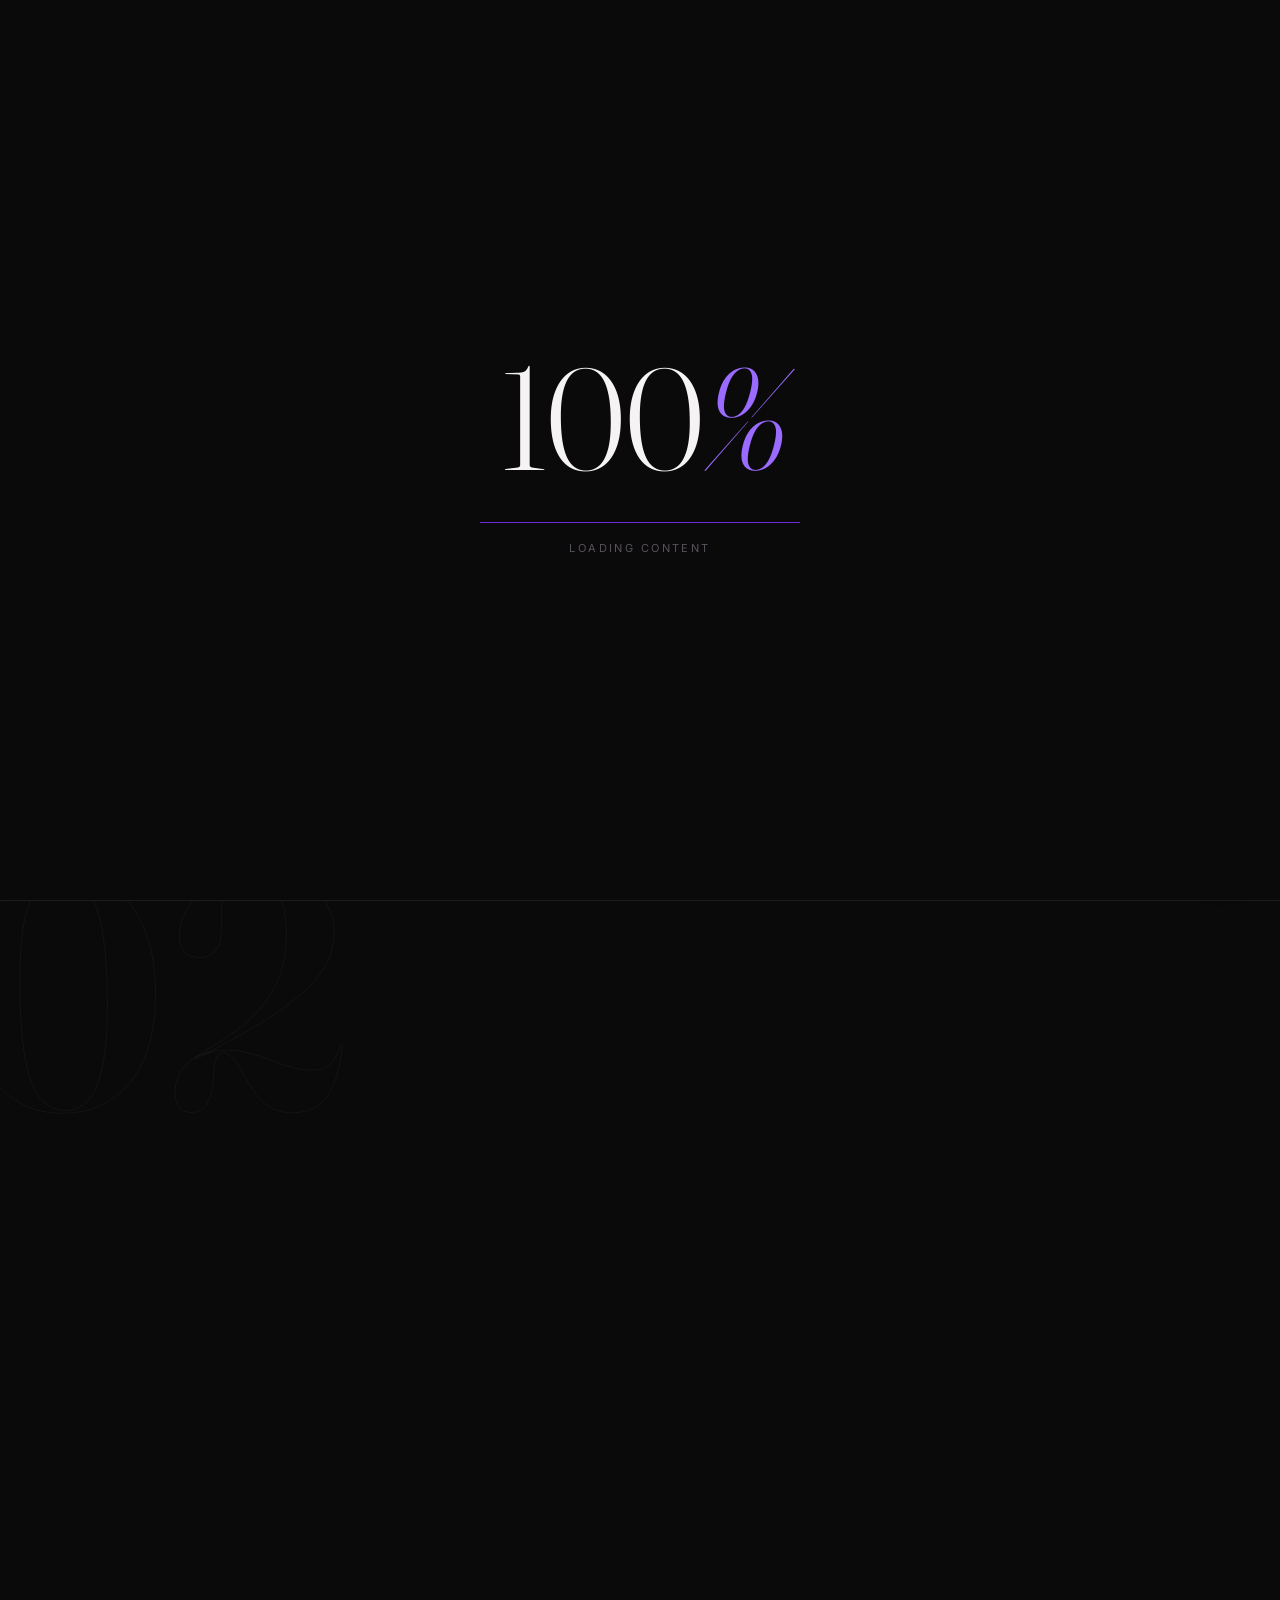
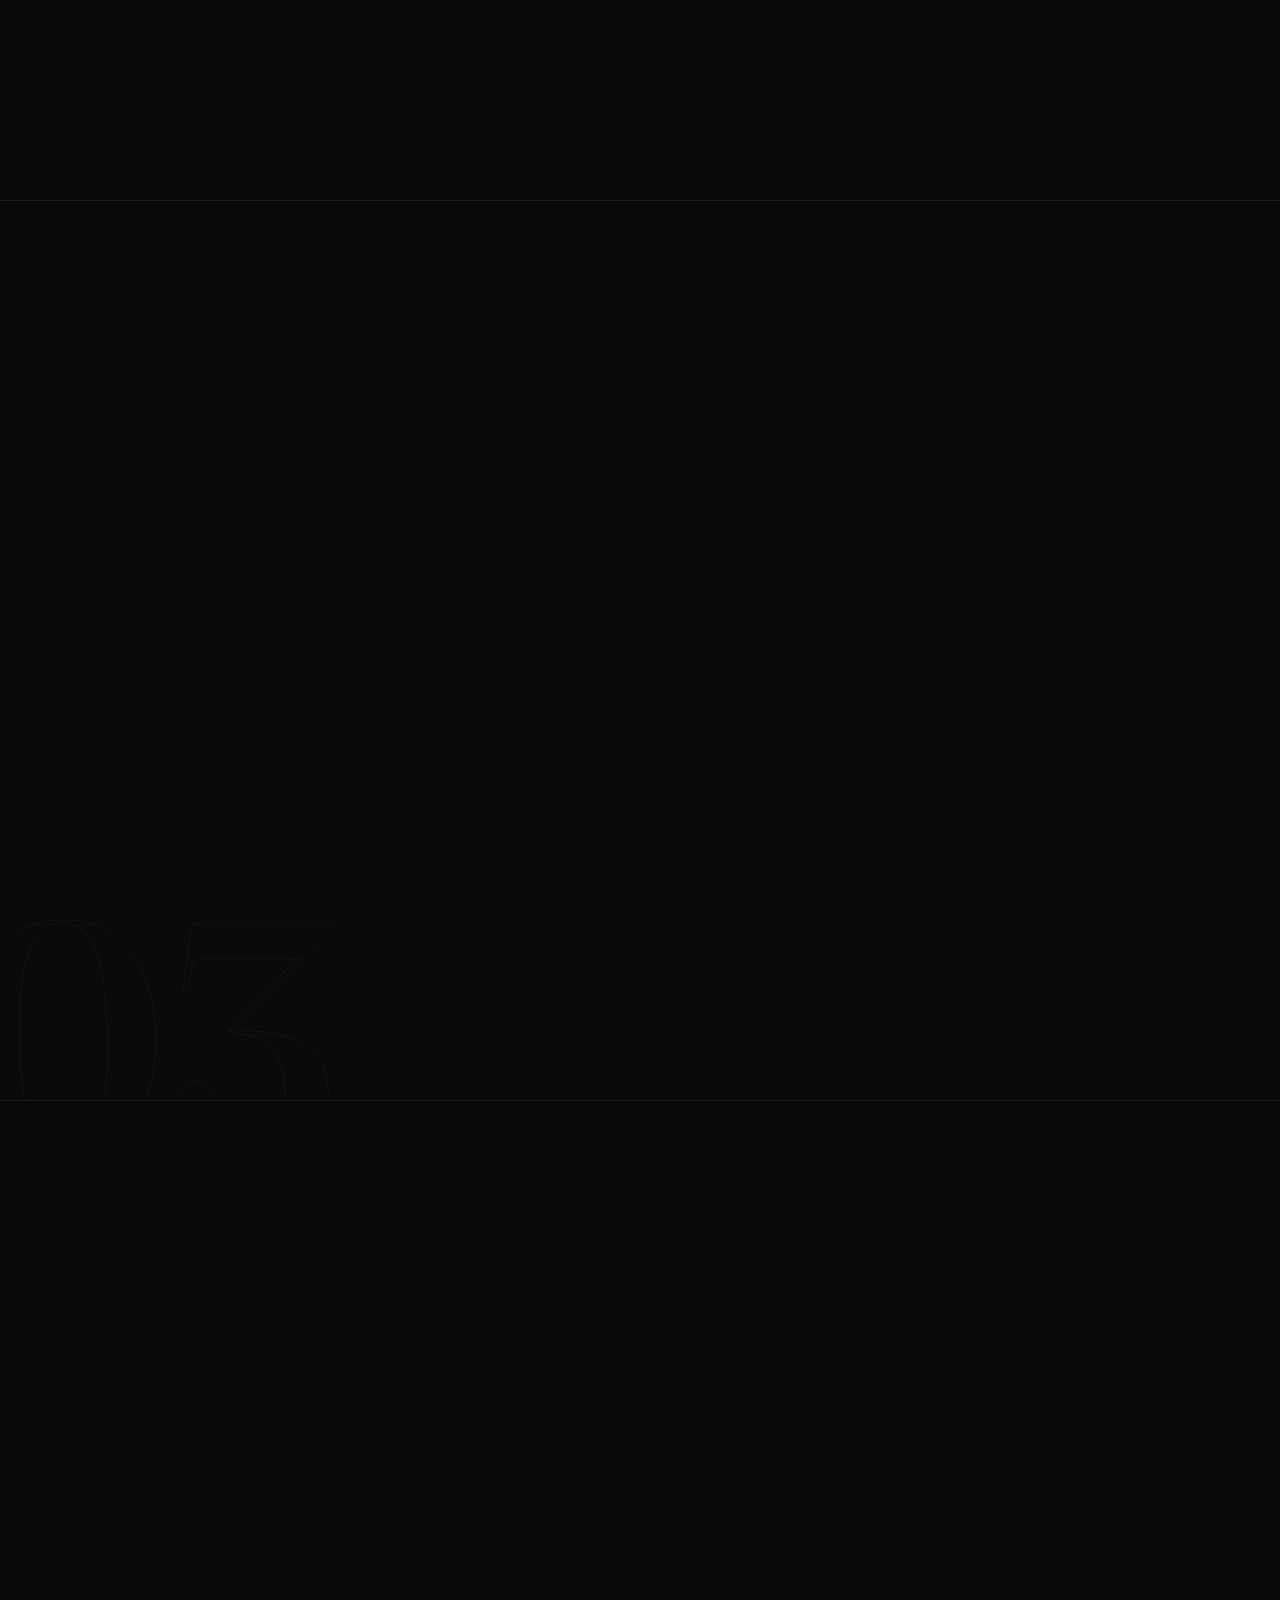
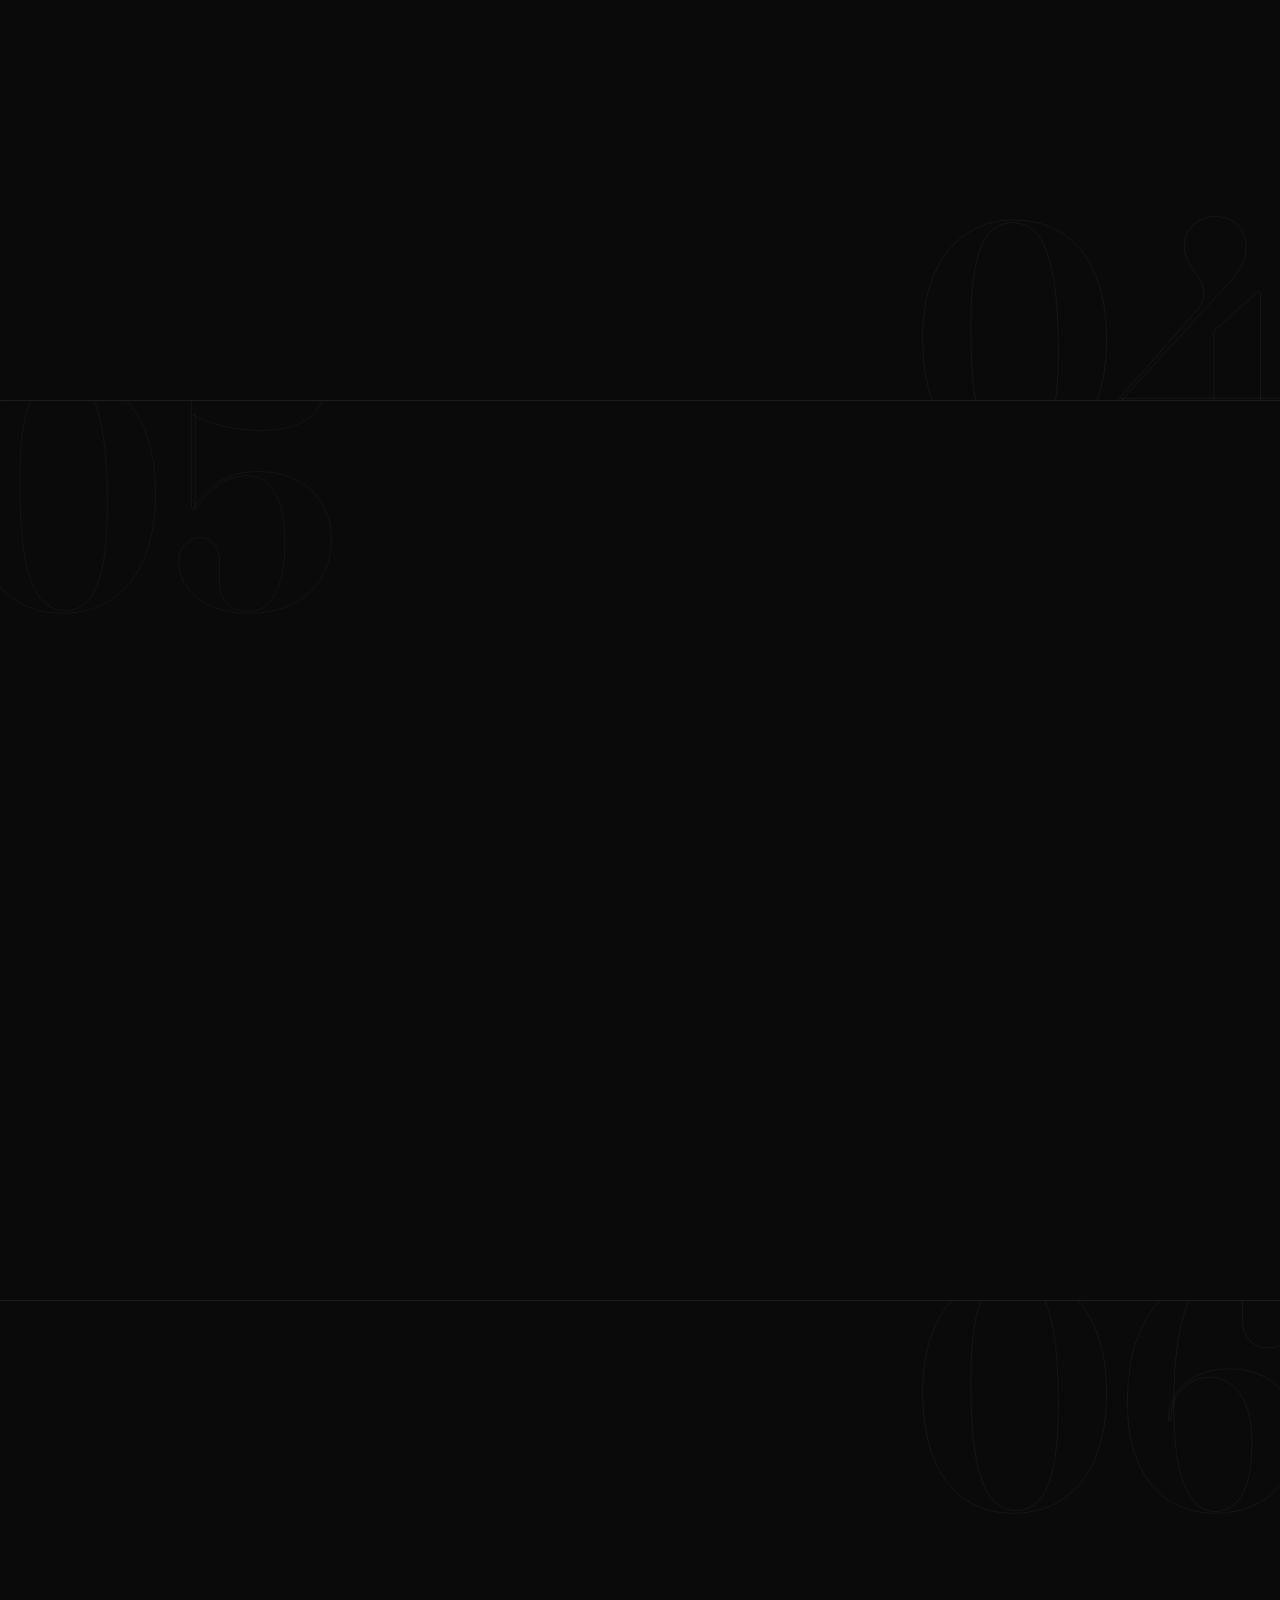
==== index.html @ e3261a18 "Hubtown marketing site — static build for GitHub Pages Five-page static site: scroll-driven video ho" ====
<!DOCTYPE html>
<html lang="en">
<head>
<meta charset="utf-8">
<meta name="viewport" content="width=device-width, initial-scale=1">
<title>Hubtown — We build the future of real estate</title>
<meta name="description" content="Four decades of shaping skylines across India — residential, commercial and civic landmarks designed to outlast the moment they were built in.">
<link rel="preconnect" href="https://fonts.googleapis.com">
<link rel="preconnect" href="https://fonts.gstatic.com" crossorigin>
<link href="https://fonts.googleapis.com/css2?family=Fraunces:ital,opsz,wght@0,9..144,300..600;1,9..144,300..600&family=Inter:wght@400;500;600&display=swap" rel="stylesheet">
<link rel="stylesheet" href="assets/base.css">
<link rel="stylesheet" href="assets/home.css">
</head>
<body>

<!-- LOADER -->
<div class="loader" id="loader">
  <div class="loader__pct"><span id="loadPct">0</span><span class="loader__sign">%</span></div>
  <div class="loader__track"><div class="loader__bar" id="loadBar"></div></div>
  <div class="loader__caption">Loading content</div>
</div>

<!-- SCROLL-SCRUBBED BACKGROUND VIDEO -->
<video class="bg-video" id="bgVideo" src="uploads/scrub60.mp4" muted playsinline preload="auto" aria-hidden="true"></video>
<div class="bg-scrim" aria-hidden="true"></div>

<!-- HEADER -->
<header class="site-head">
  <a href="#future" class="wordmark">HUB<b>TOWN</b></a>
  <div class="site-head__right">
    <a href="#connect" class="site-head__login">Login</a>
    <button class="site-head__menu" aria-label="Menu"><span></span><span></span></button>
  </div>
</header>

<!-- RIGHT RAIL SCROLL-SPY -->
<nav class="rail" id="rail" aria-label="Sections"></nav>

<!-- SECTION COUNTER -->
<div class="counter">
  <div class="counter__num"><span id="counterCurrent">01</span> / 06</div>
  <div class="counter__track"><div class="counter__bar" id="counterBar"></div></div>
</div>

<!-- WHATSAPP -->
<a class="whatsapp" href="https://wa.me/918657995844" target="_blank" rel="noopener" aria-label="WhatsApp">
  <span class="whatsapp__glyph"><span></span><span></span><span></span></span>
</a>

<!-- 01 FUTURE / HERO -->
<section id="future" class="panel panel--hero" data-idx="0">
  <div class="ghost ghost--hero" aria-hidden="true">01</div>
  <div class="hero__body" data-reveal>
    <p class="eyebrow">Future</p>
    <h1 class="display display--hero">We build the <em>future</em> of real estate</h1>
    <p class="lede">Four decades of shaping skylines across India — residential, commercial and civic landmarks designed to outlast the moment they were built in.</p>
    <a class="btn hero__cta" href="projects.html">Explore our projects <span aria-hidden="true">→</span></a>
  </div>
  <div class="stats" data-reveal>
    <div class="stat"><div class="stat__n" data-stat>24</div><div class="stat__label">Mumbai</div></div>
    <div class="stat"><div class="stat__n" data-stat>11</div><div class="stat__label">Thane</div></div>
    <div class="stat"><div class="stat__n" data-stat>08</div><div class="stat__label">Pune</div></div>
    <div class="stat"><div class="stat__n" data-stat>06</div><div class="stat__label">Ahmedabad</div></div>
  </div>
</section>

<!-- 02 INNOVATION -->
<section id="innovation" class="panel panel--mid" data-idx="1">
  <div class="ghost ghost--tl" aria-hidden="true">02</div>
  <div class="panel__body panel__body--right" data-reveal>
    <p class="eyebrow">Innovation</p>
    <h2 class="display">We <em>lead</em> the way in development</h2>
    <p class="lede">New materials, new methods, new standards — every project is a proving ground for how cities should be built next.</p>
    <a class="btn" href="careers.html">Work with us <span aria-hidden="true">→</span></a>
  </div>
</section>

<!-- 03 EXCELLENCE -->
<section id="excellence" class="panel panel--mid" data-idx="2">
  <div class="ghost ghost--bl" aria-hidden="true">03</div>
  <div class="panel__body" data-reveal>
    <p class="eyebrow">Excellence</p>
    <h2 class="display">To build what others only <em>imagine</em></h2>
    <a class="btn" href="#connect">Discover our vision <span aria-hidden="true">→</span></a>
  </div>
</section>

<!-- 04 PURPOSE -->
<section id="purpose" class="panel panel--mid" data-idx="3">
  <div class="ghost ghost--br" aria-hidden="true">04</div>
  <div class="panel__body panel__body--legacy" data-reveal>
    <p class="eyebrow">Purpose</p>
    <h2 class="display">Shape the land with<br><em>purpose</em></h2>
  </div>
</section>

<!-- 05 LEGACY -->
<section id="legacy" class="panel panel--mid" data-idx="4">
  <div class="ghost ghost--tl" aria-hidden="true">05</div>
  <div class="panel__body panel__body--legacy" data-reveal>
    <p class="eyebrow">Legacy</p>
    <h2 class="display">And define <em>tomorrow's</em> landscape</h2>
    <a class="btn" href="projects.html">Explore our projects <span aria-hidden="true">→</span></a>
  </div>
</section>

<!-- 06 CONNECT / FOOTER -->
<section id="connect" class="panel panel--connect" data-idx="5">
  <div class="ghost ghost--tr" aria-hidden="true">06</div>
  <div class="connect__body" data-reveal>
    <p class="eyebrow">Connect</p>
    <h2 class="display">Let's build what comes <em>next</em></h2>
  </div>
  <footer class="site-foot" data-reveal>
    <div>
      <div class="wordmark wordmark--sm">HUB<b>TOWN</b></div>
      <p class="site-foot__note">© 2026 Hubtown. Building the future of Indian real estate since 1985.</p>
    </div>
    <div>
      <div class="site-foot__head">Company</div>
      <div class="site-foot__links">
        <a href="#future">About us</a>
        <a href="projects.html">Projects</a>
        <a href="careers.html">Careers</a>
        <a href="#future">Newsroom</a>
      </div>
    </div>
    <div>
      <div class="site-foot__head">Contact</div>
      <div class="site-foot__links">
        <a href="mailto:hello@hubtown.co.in">hello@hubtown.co.in</a>
        <a href="tel:+918657995844">+91 86579 95844</a>
        <span class="site-foot__addr">Hubtown House, Andheri (E)<br>Mumbai 400 059</span>
      </div>
    </div>
  </footer>
</section>

<div class="grain" aria-hidden="true"></div>

<script src="assets/home.js"></script>
</body>
</html>
---- assets/base.css ----
/* Hubtown design system — extracted from the .dc.html prototypes. */
:root {
  --ink: #0a0a0b;
  --paper: #F6F3F4;
  --violet: #6C2BD9;
  --lilac: #9B6BFF;
  --lilac-soft: #C9B4FF;
  --muted: #9C939A;
  --muted-2: #B8AEB6;
  --muted-3: #C9C3C9;
  --dim: #58525A;
  --hair: rgba(245, 242, 244, 0.08);
  --hair-2: rgba(245, 242, 244, 0.12);
  --hair-3: rgba(245, 242, 244, 0.18);
  --serif: Fraunces, Georgia, serif;
  --sans: Inter, system-ui, sans-serif;
  --mono: 'JetBrains Mono', ui-monospace, monospace;
}

* { box-sizing: border-box; }

body {
  margin: 0;
  background: var(--ink);
  color: var(--paper);
  font-family: var(--sans);
  -webkit-font-smoothing: antialiased;
}

a { color: var(--paper); text-decoration: none; }
a:hover { color: var(--lilac); }

/* --- shared type --- */
.eyebrow {
  display: flex;
  align-items: center;
  gap: 10px;
  font-size: 11px;
  letter-spacing: 0.2em;
  text-transform: uppercase;
  color: var(--muted);
}
.eyebrow::before {
  content: '';
  width: 22px;
  height: 2px;
  background: var(--violet);
  flex: none;
}
.display {
  margin: 0;
  font-family: var(--serif);
  font-weight: 300;
  font-size: clamp(2.6rem, 6vw, 5rem);
  line-height: 1.05;
  letter-spacing: -0.02em;
}
.display em { font-style: italic; font-weight: 400; color: var(--lilac); }

.wordmark {
  font-family: var(--serif);
  font-weight: 600;
  font-size: 20px;
  letter-spacing: 0.06em;
}
.wordmark b { font-weight: inherit; color: var(--lilac); }

/* --- shared pill button --- */
.btn {
  display: inline-flex;
  align-items: center;
  gap: 12px;
  padding: 16px 28px;
  border: 1px solid var(--hair-3);
  border-radius: 999px;
  font-size: 13px;
  font-weight: 500;
  letter-spacing: 0.1em;
  text-transform: uppercase;
  color: var(--paper);
  transition: gap .3s, background .3s, border-color .3s, box-shadow .3s, color .3s;
}
.btn:hover {
  gap: 20px;
  background: var(--violet);
  border-color: var(--violet);
  box-shadow: 0 0 32px rgba(108, 43, 217, 0.45);
  color: #fff;
}
.btn--solid { background: var(--violet); border-color: var(--violet); color: #fff; }
.btn--solid:hover { background: var(--lilac); border-color: var(--lilac); }

/* --- reduced motion: kill decorative loops, keep content visible --- */
@media (prefers-reduced-motion: reduce) {
  *, *::before, *::after {
    animation-duration: .01ms !important;
    animation-iteration-count: 1 !important;
    transition-duration: .01ms !important;
    scroll-behavior: auto !important;
  }
}
---- assets/home.css ----
html { scroll-behavior: smooth; }

@keyframes ht-pulse {
  0%, 100% { box-shadow: 0 0 0 0 rgba(155, 107, 255, .35); }
  50%      { box-shadow: 0 0 0 10px rgba(155, 107, 255, 0); }
}

/* ---------- loader ---------- */
.loader {
  position: fixed; inset: 0; z-index: 100;
  background: var(--ink);
  display: flex; flex-direction: column; align-items: center; justify-content: center;
  transition: opacity .7s ease;
}
.loader.is-fading { opacity: 0; pointer-events: none; }
.loader.is-gone { display: none; }
.loader__pct {
  font-family: var(--serif); font-weight: 300;
  font-size: clamp(4rem, 12vw, 9rem); line-height: 1; letter-spacing: -0.02em;
}
.loader__sign { color: var(--lilac); font-style: italic; }
.loader__track {
  width: min(320px, 60vw); height: 1px; margin-top: 32px;
  background: var(--hair-2); overflow: hidden;
}
.loader__bar { height: 100%; width: 0%; background: var(--violet); transition: width .1s linear; }
.loader__caption {
  margin-top: 18px; font-size: 11px; letter-spacing: 0.22em;
  text-transform: uppercase; color: var(--dim);
}

/* ---------- background ---------- */
.bg-video {
  position: fixed; inset: 0; width: 100%; height: 100%;
  object-fit: cover; z-index: 0; background: var(--ink);
}
.bg-scrim {
  position: fixed; inset: 0; z-index: 1; pointer-events: none;
  background: linear-gradient(to bottom,
    rgba(10, 10, 11, 0.78) 0%,
    rgba(20, 10, 32, 0.52) 50%,
    rgba(10, 10, 11, 0.82) 100%);
}
.grain {
  position: fixed; inset: 0; z-index: 90; pointer-events: none; opacity: 0.035;
  background-image: url("data:image/svg+xml,%3Csvg xmlns='http://www.w3.org/2000/svg' width='160' height='160'%3E%3Cfilter id='n'%3E%3CfeTurbulence type='fractalNoise' baseFrequency='0.9' numOctaves='2'/%3E%3C/filter%3E%3Crect width='160' height='160' filter='url(%23n)'/%3E%3C/svg%3E");
}

/* ---------- header ---------- */
.site-head {
  position: fixed; top: 0; left: 0; right: 0; z-index: 60;
  display: flex; align-items: center; justify-content: space-between;
  padding: 26px 44px; mix-blend-mode: difference;
}
.site-head__right { display: flex; align-items: center; gap: 28px; }
.site-head__login {
  font-size: 13px; font-weight: 500; letter-spacing: 0.08em; text-transform: uppercase;
}
.site-head__menu {
  display: flex; flex-direction: column; gap: 6px;
  background: none; border: none; cursor: pointer; padding: 6px 0;
  transition: opacity .3s;
}
.site-head__menu:hover { opacity: .7; }
.site-head__menu span { display: block; width: 26px; height: 1.5px; background: var(--paper); }

/* ---------- right rail ---------- */
.rail {
  position: fixed; right: 28px; top: 50%; transform: translateY(-50%); z-index: 55;
  display: flex; flex-direction: column; gap: 6px; align-items: flex-end;
}
.rail__item {
  display: flex; align-items: center; justify-content: flex-end; gap: 12px;
  cursor: pointer; padding: 7px 0; background: none; border: none;
}
.rail__label {
  font-size: 11px; letter-spacing: 0.16em; text-transform: uppercase;
  color: var(--muted); opacity: 0; transition: opacity .3s, color .3s;
}
.rail__item:hover .rail__label,
.rail__item.is-active .rail__label { opacity: 1; }
.rail__item.is-active .rail__label { color: var(--lilac); }
.rail__ring {
  width: 18px; height: 18px; border-radius: 50%; flex: none;
  display: flex; align-items: center; justify-content: center;
  transition: box-shadow .35s;
}
.rail__item.is-active .rail__ring {
  box-shadow: 0 0 0 1px rgba(155, 107, 255, 0.45), 0 0 14px rgba(155, 107, 255, 0.35);
}
.rail__dot {
  width: 5px; height: 5px; border-radius: 50%;
  background: rgba(245, 242, 244, 0.28); transition: all .35s;
}
.rail__item.is-active .rail__dot { width: 7px; height: 7px; background: var(--lilac); }

/* ---------- counter ---------- */
.counter {
  position: fixed; left: 44px; bottom: 36px; z-index: 55;
  display: flex; align-items: center; gap: 16px;
}
.counter__num { font-family: var(--serif); font-size: 15px; color: var(--muted); }
.counter__num span { color: var(--paper); }
.counter__track { width: 88px; height: 1px; background: var(--hair-2); }
.counter__bar { height: 100%; width: 17%; background: var(--lilac); transition: width .5s ease; }

/* ---------- whatsapp ---------- */
.whatsapp {
  position: fixed; right: 32px; bottom: 32px; z-index: 55;
  width: 54px; height: 54px; border-radius: 50%; background: var(--violet);
  display: flex; align-items: center; justify-content: center;
  box-shadow: 0 6px 28px rgba(108, 43, 217, 0.55);
  animation: ht-pulse 3s ease-in-out infinite;
  transition: background .3s, transform .3s;
}
.whatsapp:hover { background: var(--lilac); transform: scale(1.06); }
.whatsapp__glyph {
  width: 24px; height: 22px;
  border: 2px solid #fff; border-radius: 50% 50% 50% 12%;
  display: flex; align-items: center; justify-content: center; gap: 3px;
}
.whatsapp__glyph span { width: 3px; height: 3px; border-radius: 50%; background: #fff; }

/* ---------- sections ---------- */
.panel {
  position: relative; z-index: 2; min-height: 100vh;
  padding: 120px 12vw 120px 44px; overflow: hidden;
  display: flex; box-sizing: border-box;
}
.panel + .panel { border-top: 1px solid var(--hair); }
.panel--hero {
  flex-direction: column; justify-content: flex-end;
  padding: clamp(84px, 13vh, 120px) 12vw 110px 44px;
}
.panel--mid { align-items: center; }
.panel--connect { flex-direction: column; justify-content: flex-end; padding: 140px 12vw 60px 44px; }

.ghost {
  position: absolute; pointer-events: none; user-select: none;
  font-family: var(--serif); font-weight: 600; font-size: 26vw; line-height: 1;
  color: transparent; -webkit-text-stroke: 1px rgba(245, 242, 244, 0.045);
}
.ghost--hero { right: 6vw; bottom: -4vw; }
.ghost--tl { left: -3vw; top: -6vw; }
.ghost--bl { left: -3vw; bottom: -8vw; }
.ghost--br { right: -2vw; bottom: -8vw; -webkit-text-stroke-color: rgba(245, 242, 244, 0.05); }
.ghost--tr { right: -2vw; top: -6vw; -webkit-text-stroke-color: rgba(245, 242, 244, 0.05); }

[data-reveal] { will-change: opacity, transform; }

.eyebrow { margin: 0 0 26px; }

.lede {
  margin: 28px 0 0; max-width: 460px;
  font-size: 16px; line-height: 1.7; color: var(--muted);
}
.btn { margin-top: 42px; }

.hero__body { position: relative; max-width: 880px; margin: auto 0; padding-top: 20px; }
.hero__body .eyebrow { margin-bottom: clamp(14px, 2.8vh, 26px); }
.display--hero { font-size: clamp(2.6rem, 6.4vw, 5.4rem); line-height: 1.04; }
.hero__body .lede { margin-top: clamp(16px, 3vh, 30px); max-width: 480px; }
/* the extra column of air the prototype reserved under the hero CTA */
.hero__cta { margin-top: clamp(20px, 4.5vh, 42px); padding: 14px 26px; margin-bottom: clamp(72px, 10vh, 96px); }

.panel__body { position: relative; max-width: 860px; }
.panel__body--right { max-width: 820px; margin-left: auto; margin-right: 6vw; }
/* Shared by Purpose + Legacy. Prototype legacyX/legacyY prop defaults baked in.
   width (not just max-width) so both sections line up on the same left edge —
   as flex items they'd otherwise shrink to their own heading's text width. */
.panel__body--legacy {
  width: 900px; max-width: 100%; flex: none;
  margin-left: auto; margin-right: 6vw;
  left: 96px; top: 28px;
}

/* ---------- stats (statsX/statsY prop defaults baked in) ---------- */
/* Centred on the viewport. The hero panel's padding is asymmetric (44px left,
   12vw right), so cancel it with negative margins before centring — otherwise
   the row centres inside the offset box and lands visibly left. */
.stats {
  position: relative; display: flex; flex-wrap: wrap;
  justify-content: center;
  margin-left: -44px; margin-right: -12vw;
  margin-bottom: clamp(40px, 7vh, 90px);
}
/* divider sits on the trailing edge, between each pair */
.stat {
  padding: 0 40px 0 0; margin-right: 40px;
  border-right: 1px solid var(--hair); text-align: center;
}
.stat:last-child { margin-right: 0; padding-right: 0; border-right: none; }
.stat__n {
  font-family: var(--serif); font-weight: 300; font-size: 56px; line-height: 1;
  font-variant-numeric: tabular-nums;
}
.stat__label {
  margin-top: 10px; font-size: 13px; letter-spacing: 0.16em;
  text-transform: uppercase; color: var(--dim);
}

/* ---------- connect + footer ---------- */
.connect__body {
  position: relative; flex: 1;
  display: flex; flex-direction: column; justify-content: center;
}
.connect__body .display { max-width: 860px; }
.site-foot {
  position: relative; display: grid; grid-template-columns: 1.4fr 1fr 1fr; gap: 40px;
  padding-top: 48px; border-top: 1px solid var(--hair);
}
.wordmark--sm { font-size: 18px; }
.site-foot__note { margin: 14px 0 0; font-size: 13px; line-height: 1.7; color: var(--dim); max-width: 280px; }
.site-foot__head {
  font-size: 11px; letter-spacing: 0.18em; text-transform: uppercase;
  color: var(--dim); margin-bottom: 18px;
}
.site-foot__links { display: flex; flex-direction: column; gap: 12px; font-size: 14px; }
.site-foot__links a { color: var(--muted); }
.site-foot__links a:hover { color: var(--lilac); }
.site-foot__addr { color: var(--dim); line-height: 1.6; }

/* ---------- narrow screens ---------- */
@media (max-width: 900px) {
  .panel { padding: 110px 24px 90px; }
  .panel--hero, .panel--connect { padding: 110px 24px 90px; }
  .rail { display: none; }
  .site-head { padding: 20px 24px; }
  .counter { left: 24px; bottom: 28px; }
  /* mobile padding is symmetric — no cancelling needed */
  .stats { margin-left: 0; margin-right: 0; row-gap: 28px; }
  .stat { padding: 0 22px 0 0; margin-right: 22px; }
  .panel__body--right, .panel__body--legacy { margin-right: 0; left: 0; top: 0; }
  .site-foot { grid-template-columns: 1fr; gap: 34px; }
}
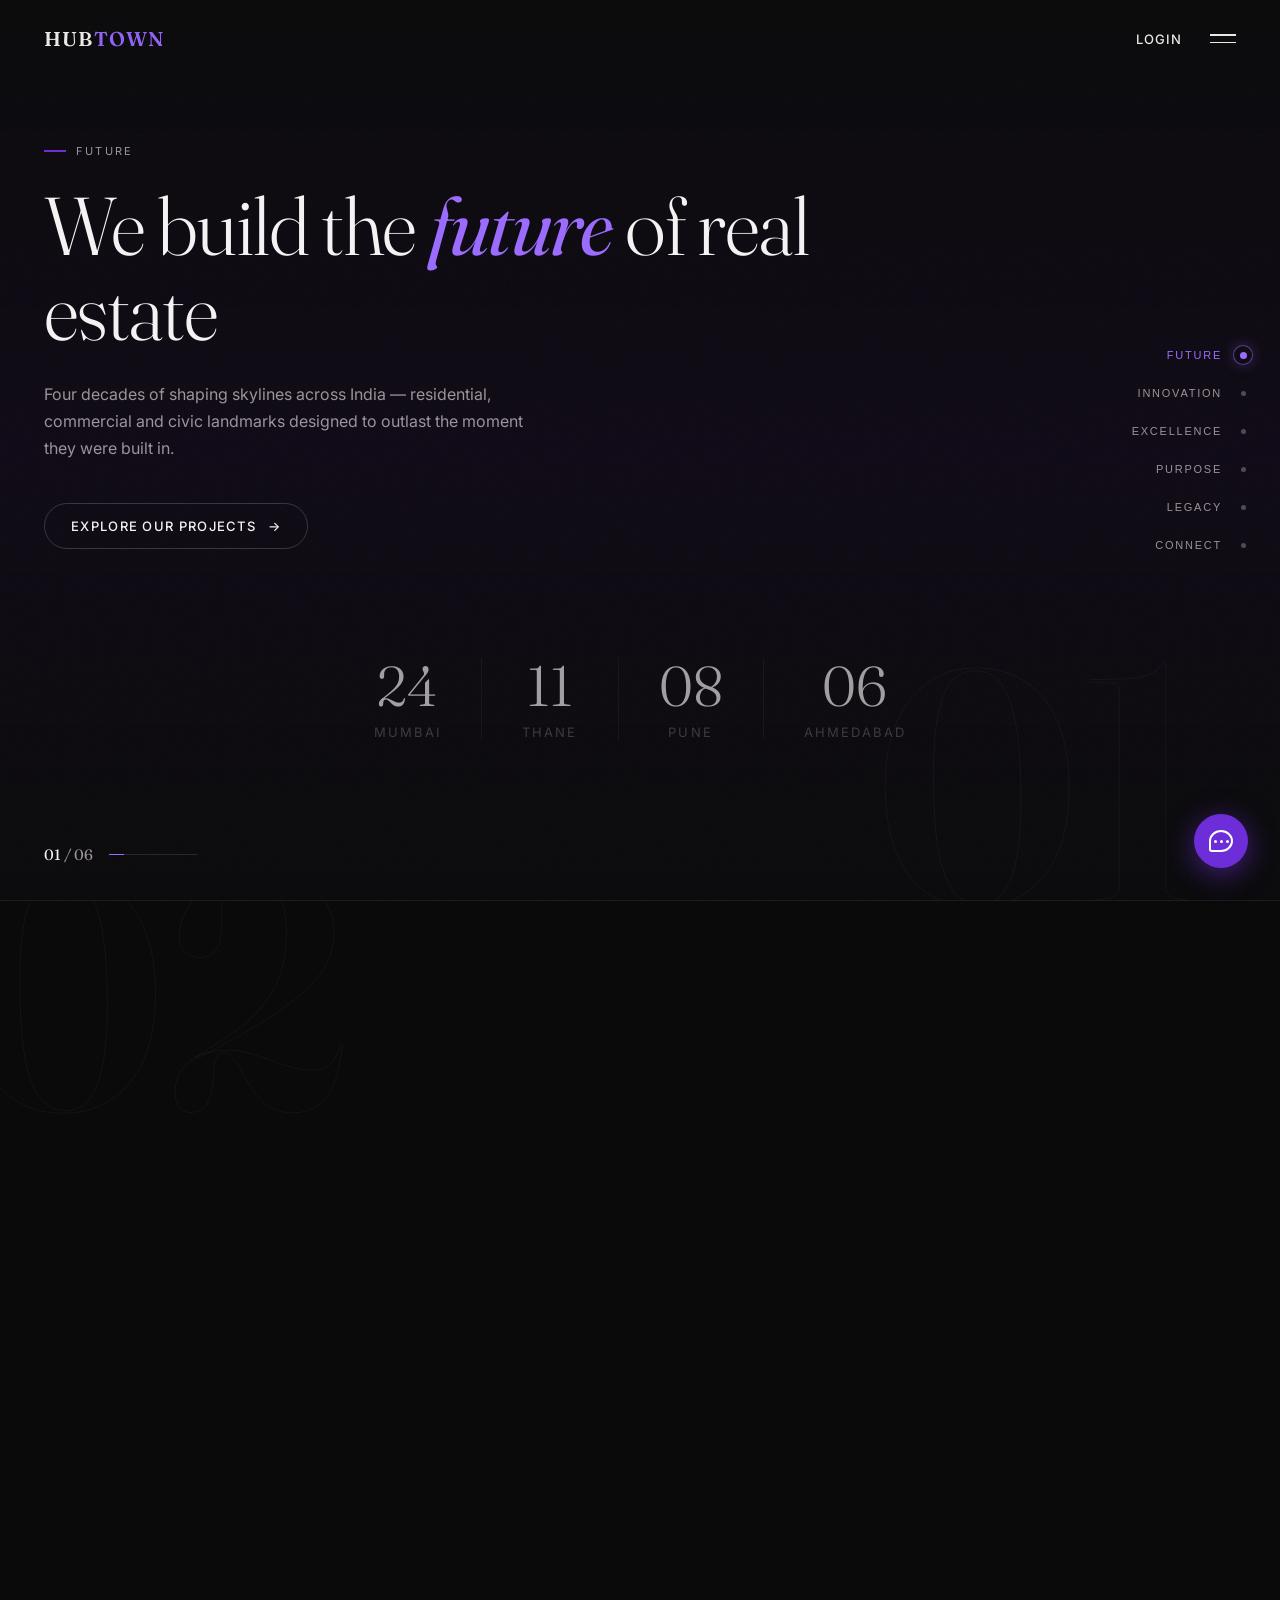
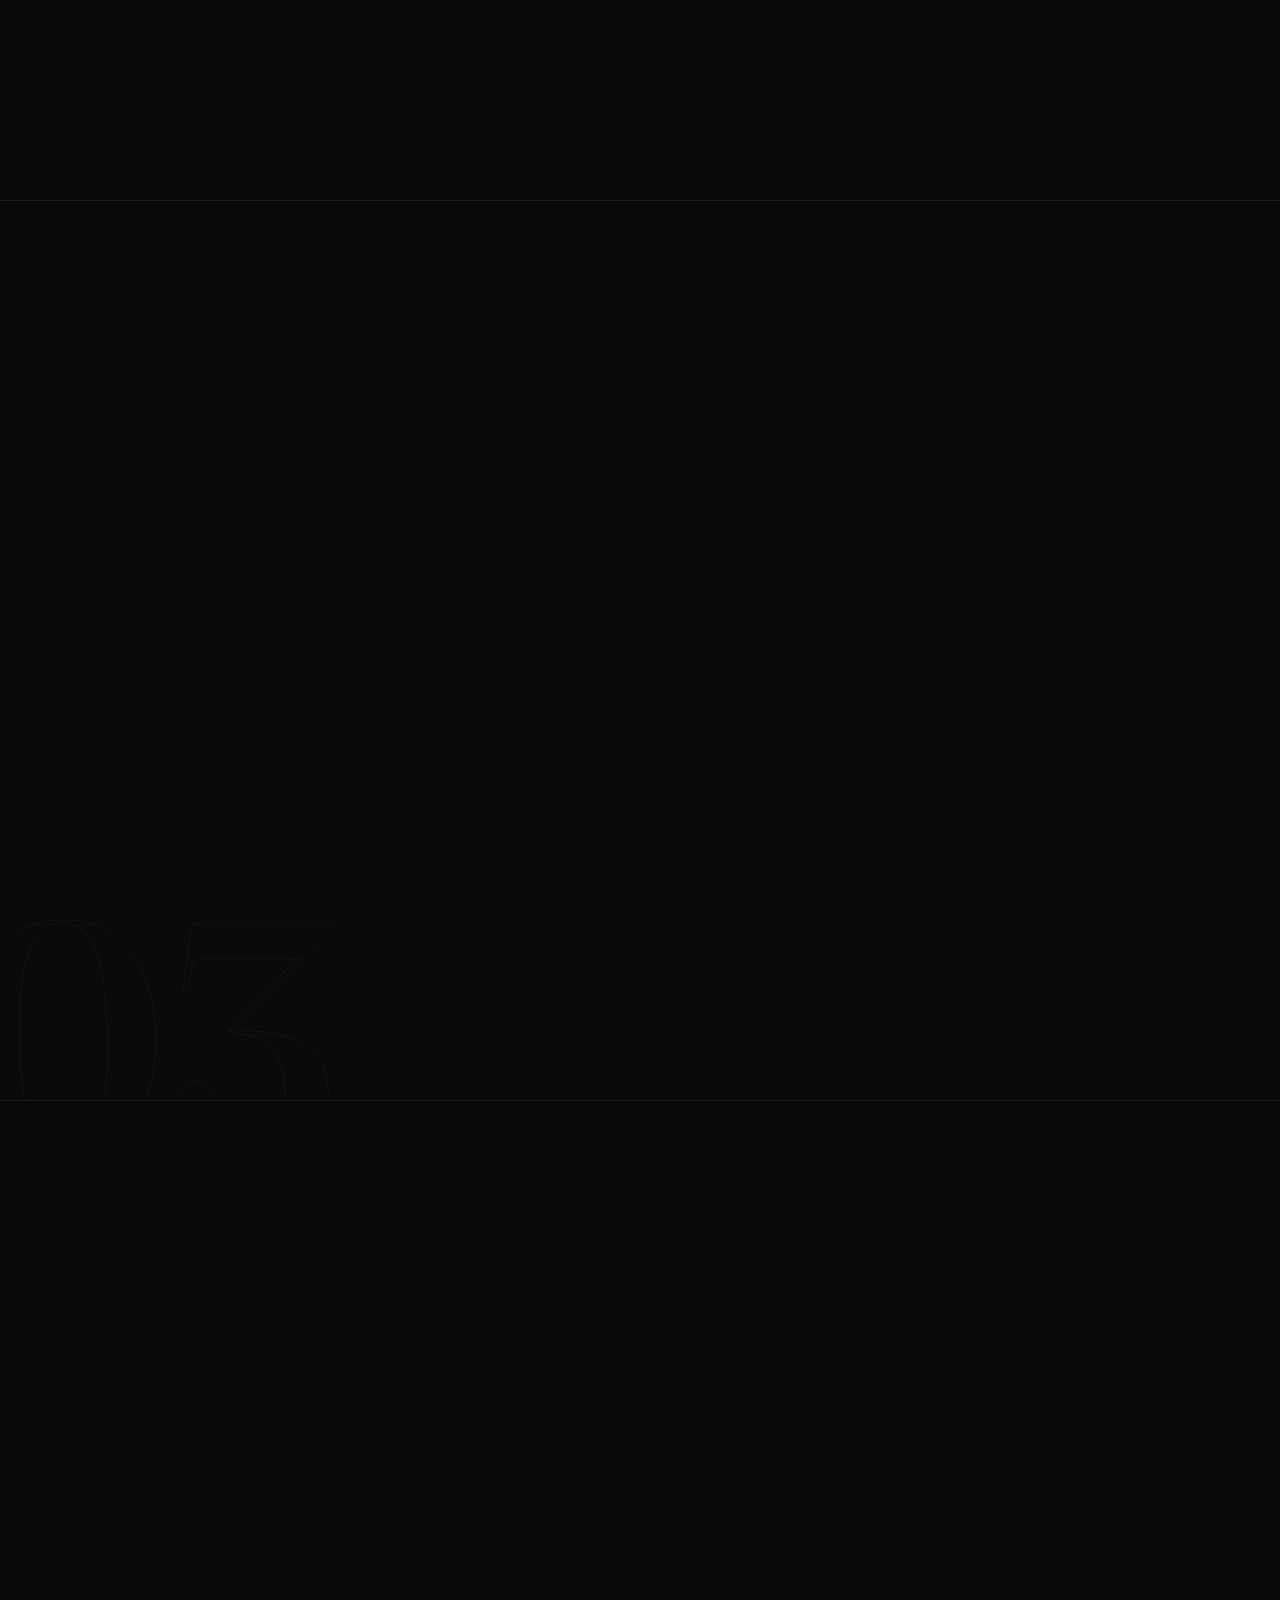
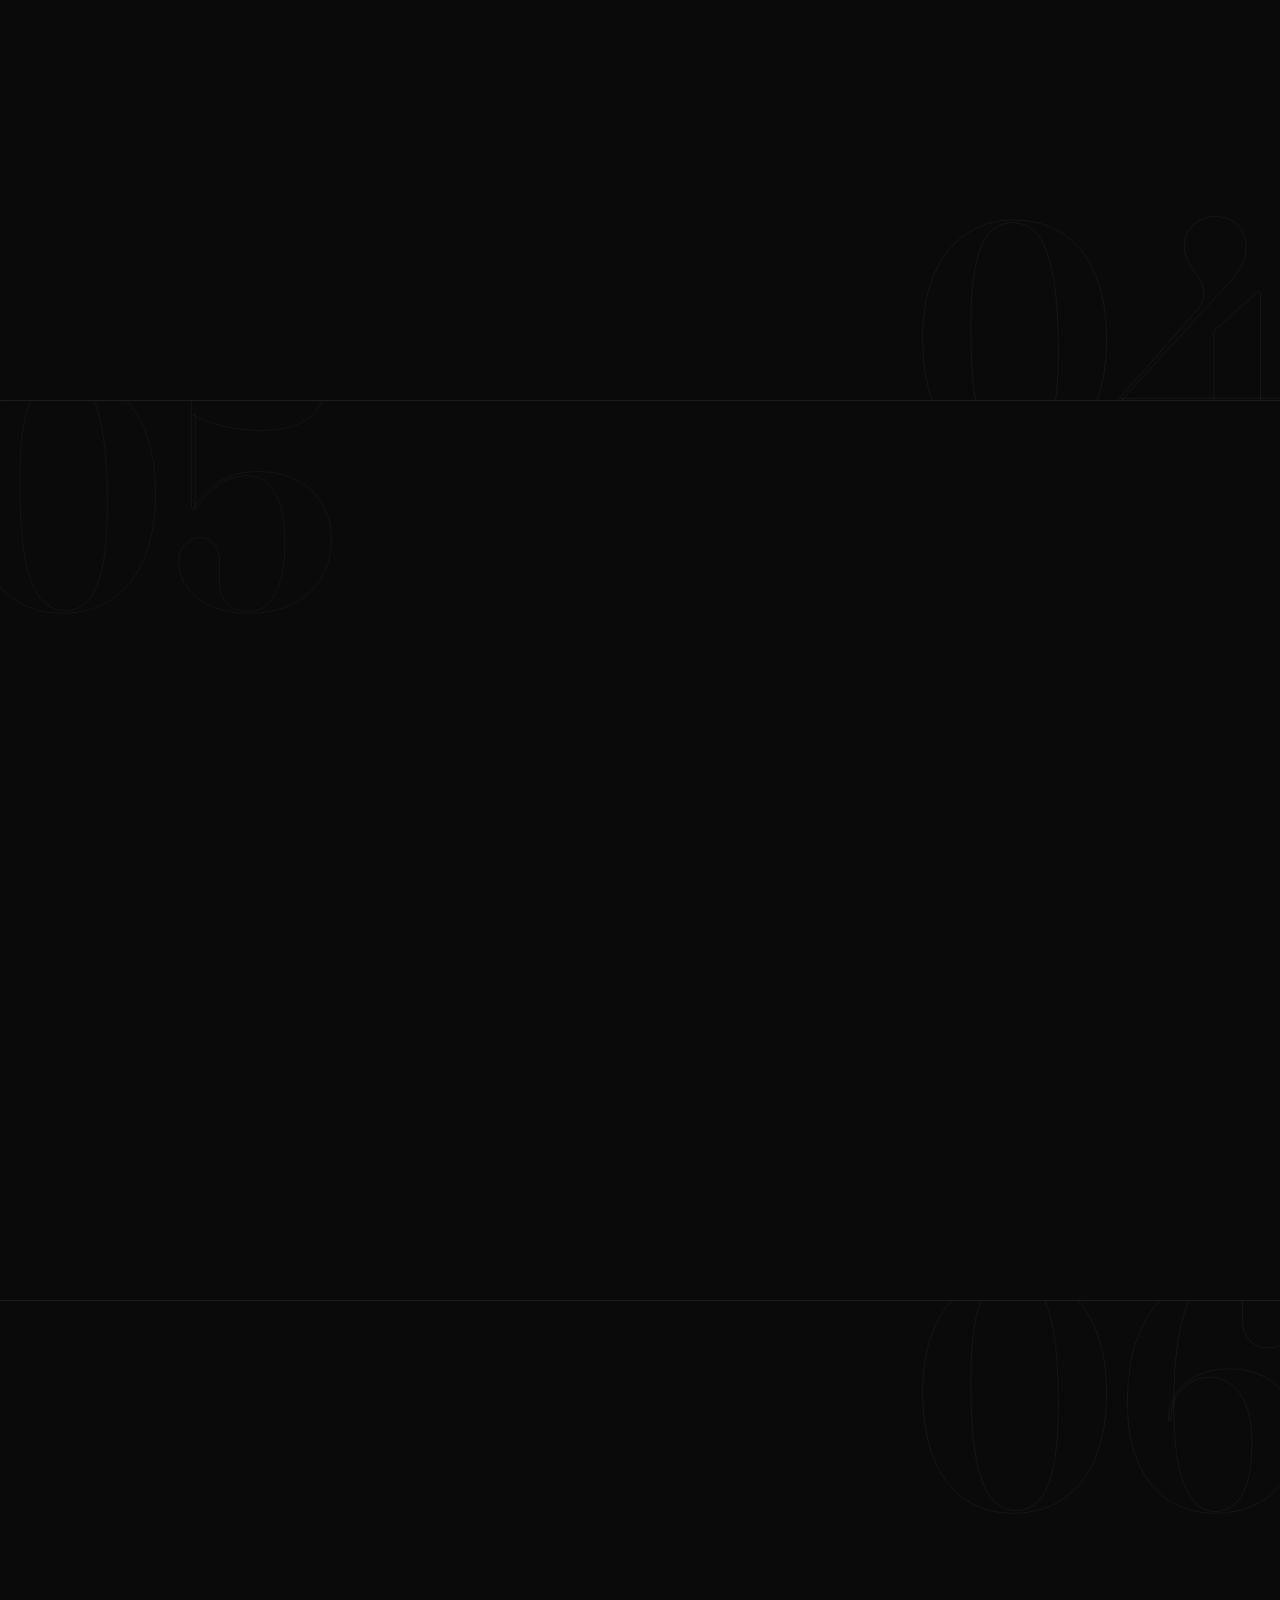
==== commit ad077fb1: "Add login page, linked from the home header Split layout: form left, brand quarter-circle pattern ri" ====
--- a/index.html
+++ b/index.html
@@ -28,7 +28,7 @@
 <header class="site-head">
   <a href="#future" class="wordmark">HUB<b>TOWN</b></a>
   <div class="site-head__right">
-    <a href="#connect" class="site-head__login">Login</a>
+    <a href="login.html" class="site-head__login">Login</a>
     <button class="site-head__menu" aria-label="Menu"><span></span><span></span></button>
   </div>
 </header>
